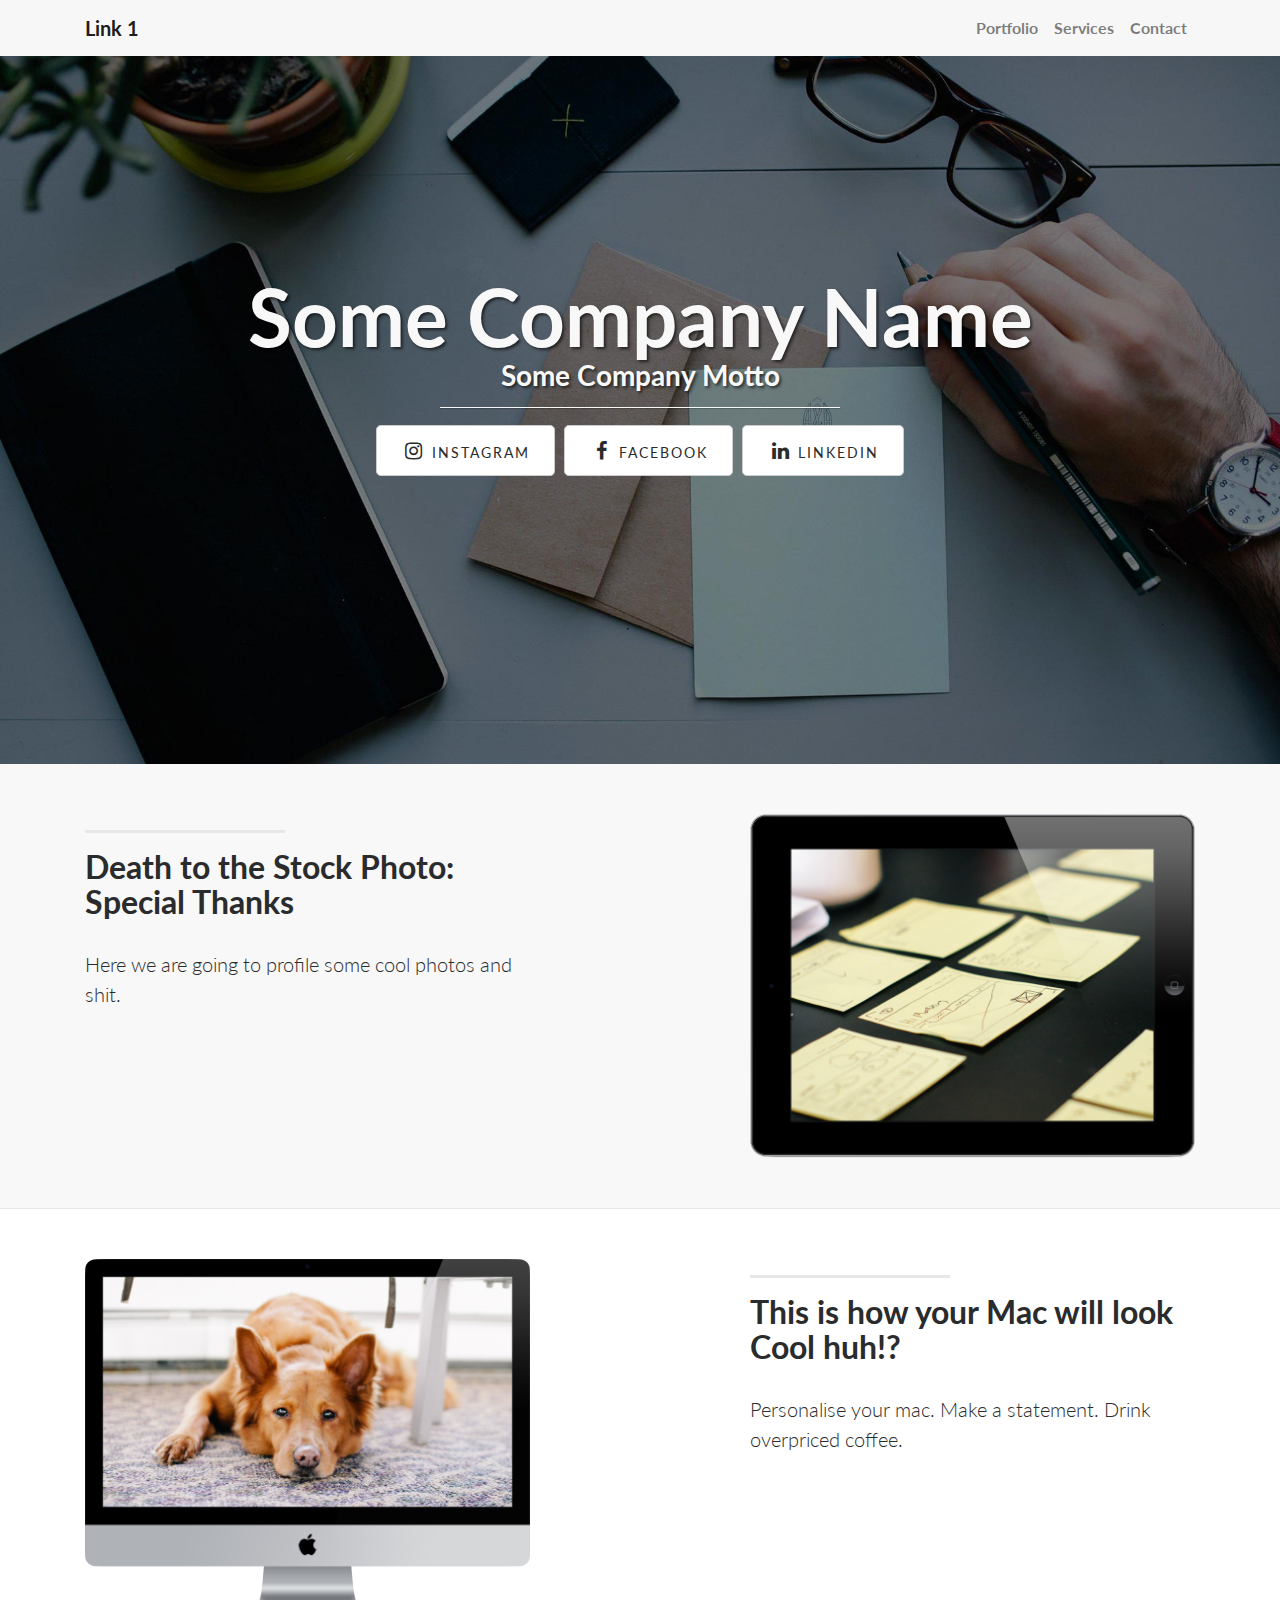
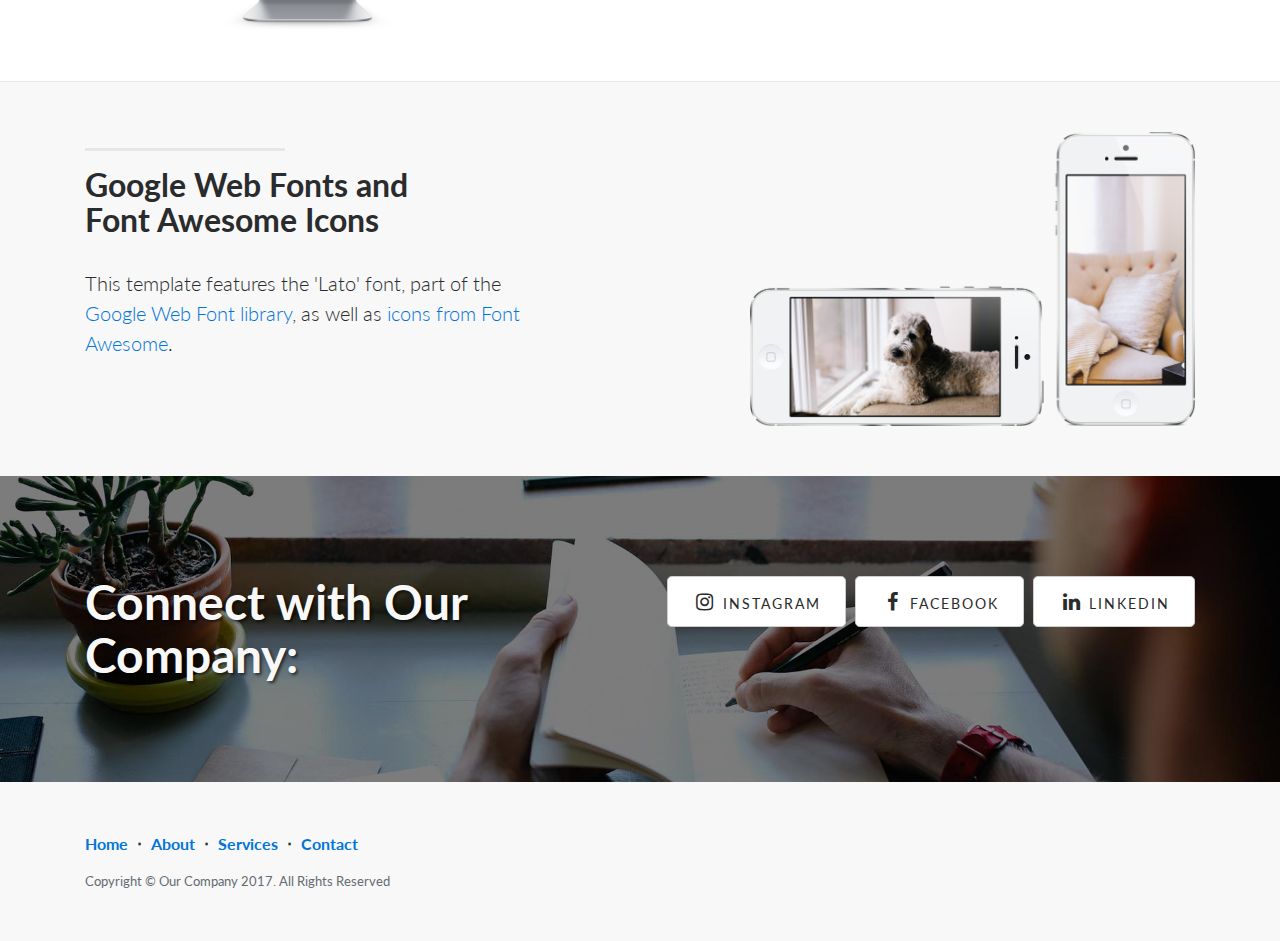
==== index.html @ 8abfec6f "Initial commit" ====
<!DOCTYPE html>
<html lang="en">

<head>

    <!-- Basic Page Info
    –––––––––––––––––––––––––––––––––––––––––––––––––– -->
    <meta charset="utf-8">
    <title>CalliGraphic - Tell your story on your devices. Be you, unique.</title>
    <meta name="description" content="CalliGraphic - Tell your story on your devices. Be you, unique.">

    <!-- Favicon
    –––––––––––––––––––––––––––––––––––––––––––––––––– -->
    <link rel="icon" type="image/png" href="images/logo.png" />

    <!-- Bootstrap core CSS -->
    <link href="vendor/bootstrap/css/bootstrap.min.css" rel="stylesheet">

    <!-- Custom styles for this template -->
    <link href="css/landing-page.css" rel="stylesheet">

    <!-- Custom fonts for this template -->
    <link href="vendor/font-awesome/css/font-awesome.min.css" rel="stylesheet" type="text/css">
    <link href="https://fonts.googleapis.com/css?family=Lato:300,400,700,300italic,400italic,700italic" rel="stylesheet" type="text/css">

    <!-- Temporary navbar container fix -->
    <style>
    .navbar-toggler {
        z-index: 1;
    }

    @media (max-width: 576px) {
        nav > .container {
            width: 100%;
        }
    }
    </style>

</head>

<body>

    <!-- Navigation -->
    <nav class="navbar fixed-top navbar-toggleable-md navbar-light bg-faded">
        <button class="navbar-toggler navbar-toggler-right" type="button" data-toggle="collapse" data-target="#navbarExample" aria-controls="navbarExample" aria-expanded="false" aria-label="Toggle navigation">
            <span class="navbar-toggler-icon"></span>
        </button>
        <div class="container">
            <a class="navbar-brand" href="#">Link 1</a>
            <div class="collapse navbar-collapse" id="navbarExample">
                <ul class="navbar-nav ml-auto">
                    <li class="nav-item">
                        <a class="nav-link" href="portfolio.html">Portfolio</a>
                    </li>
                    <li class="nav-item">
                        <a class="nav-link" href="#">Services</a>
                    </li>
                    <li class="nav-item">
                        <a class="nav-link" href="#">Contact</a>
                    </li>
                </ul>
            </div>
        </div>
    </nav>

    <!-- Header -->
    <header class="intro-header">
        <div class="container">
            <div class="intro-message">
                <h1>Some Company Name</h1>
                <h3>Some Company Motto</h3>
                <hr class="intro-divider">
                <ul class="list-inline intro-social-buttons">
                    <li class="list-inline-item">
                        <a href="#" class="btn btn-secondary btn-lg"><i class="fa fa-instagram fa-fw"></i> <span class="network-name">Instagram</span></a>
                    </li>
                    <li class="list-inline-item">
                        <a href="#" class="btn btn-secondary btn-lg"><i class="fa fa-facebook fa-fw"></i> <span class="network-name">Facebook</span></a>
                    </li>
                    <li class="list-inline-item">
                        <a href="#" class="btn btn-secondary btn-lg"><i class="fa fa-linkedin fa-fw"></i> <span class="network-name">Linkedin</span></a>
                    </li>
                </ul>
            </div>
        </div>
    </header>

    <!-- Page Content -->
    <section class="content-section-a">

        <div class="container">
            <div class="row">
                <div class="col-lg-5">
                    <hr class="section-heading-spacer">
                    <div class="clearfix"></div>
                    <h2 class="section-heading">Death to the Stock Photo:<br>Special Thanks</h2>
                    <p class="lead">Here we are going to profile some cool photos and shit.</p>
                </div>
                <div class="col-lg-5 offset-lg-2">
                    <img class="img-fluid" src="img/ipad.png" alt="">
                </div>
            </div>

        </div>
        <!-- /.container -->
    </section>

    <section class="content-section-b">

        <div class="container">

            <div class="row">
                <div class="col-lg-5 push-lg-7">
                    <hr class="section-heading-spacer">
                    <div class="clearfix"></div>
                    <h2 class="section-heading">This is how your Mac will look<br>Cool huh!?</h2>
                    <p class="lead">Personalise your mac.  Make a statement.  Drink overpriced coffee.</p>
                </div>
                <div class="col-lg-5 pull-lg-5">
                    <img class="img-fluid" src="img/dog.png" alt="">
                </div>
            </div>

        </div>
        <!-- /.container -->

    </section>
    <!-- /.content-section-b -->

    <section class="content-section-a">

        <div class="container">

            <div class="row">
                <div class="col-lg-5">
                    <hr class="section-heading-spacer">
                    <div class="clearfix"></div>
                    <h2 class="section-heading">Google Web Fonts and<br>Font Awesome Icons</h2>
                    <p class="lead">This template features the 'Lato' font, part of the <a target="_blank" href="http://www.google.com/fonts">Google Web Font library</a>, as well as <a target="_blank" href="http://fontawesome.io">icons from Font Awesome</a>.</p>
                </div>
                <div class="col-lg-5 offset-lg-2">
                    <img class="img-fluid" src="img/phones.png" alt="">
                </div>
            </div>

        </div>
        <!-- /.container -->

    </section>
    <!-- /.content-section-a -->

    <aside class="banner">

        <div class="container">

            <div class="row">
                <div class="col-lg-6">
                    <h2>Connect with Our Company:</h2>
                </div>
                <div class="col-lg-6">
                    <ul class="list-inline banner-social-buttons">
                        <li class="list-inline-item">
                            <a href="#" class="btn btn-secondary btn-lg"><i class="fa fa-instagram fa-fw"></i> <span class="network-name">Instagram</span></a>
                        </li>
                        <li class="list-inline-item">
                            <a href="#" class="btn btn-secondary btn-lg"><i class="fa fa-facebook fa-fw"></i> <span class="network-name">Facebook</span></a>
                        </li>
                        <li class="list-inline-item">
                            <a href="#" class="btn btn-secondary btn-lg"><i class="fa fa-linkedin fa-fw"></i> <span class="network-name">Linkedin</span></a>
                        </li>
                    </ul>
                </div>
            </div>

        </div>
        <!-- /.container -->

    </aside>
    <!-- /.banner -->

    <!-- Footer -->
    <footer>
        <div class="container">
            <ul class="list-inline">
                <li class="list-inline-item">
                    <a href="#">Home</a>
                </li>
                <li class="footer-menu-divider list-inline-item">&sdot;</li>
                <li class="list-inline-item">
                    <a href="#about">About</a>
                </li>
                <li class="footer-menu-divider list-inline-item">&sdot;</li>
                <li class="list-inline-item">
                    <a href="#services">Services</a>
                </li>
                <li class="footer-menu-divider list-inline-item">&sdot;</li>
                <li class="list-inline-item">
                    <a href="#contact">Contact</a>
                </li>
            </ul>
            <p class="copyright text-muted small">Copyright &copy; Our Company 2017. All Rights Reserved</p>
        </div>
    </footer>

    <!-- Bootstrap core JavaScript -->
    <script src="vendor/jquery/jquery.min.js"></script>
    <script src="vendor/tether/tether.min.js"></script>
    <script src="vendor/bootstrap/js/bootstrap.min.js"></script>

</body>

</html>
---- css/landing-page.css ----
/*!
 * Start Bootstrap - Landing Page (http://startbootstrap.com/template-overviews/landing-page)
 * Copyright 2013-2017 Start Bootstrap
 * Licensed under MIT (https://github.com/BlackrockDigital/startbootstrap-landing-page/blob/master/LICENSE)
 */

body,
html {
    width: 100%;
    height: 100%;
}

body,
h1,
h2,
h3,
h4,
h5,
h6 {
    font-family: "Lato", "Helvetica Neue", Helvetica, Arial, sans-serif;
    font-weight: 700;
}

.intro-header {
    padding-top: 50px;
    padding-bottom: 50px;
    text-align: center;
    color: #f8f8f8;
    background: url(../img/intro-bg.jpg) no-repeat center center;
    background-size: cover;
}

.intro-message {
    position: relative;
    padding-top: 20%;
    padding-bottom: 20%;
}

.intro-message > h1 {
    margin: 0;
    text-shadow: 2px 2px 3px rgba(0, 0, 0, 0.6);
    font-size: 5em;
}

.intro-divider {
    width: 400px;
    border-top: 1px solid #f8f8f8;
    border-bottom: 1px solid rgba(0, 0, 0, 0.2);
}

.intro-message > h3 {
    text-shadow: 2px 2px 3px rgba(0, 0, 0, 0.6);
}

@media(max-width:767px) {
    .intro-message {
        padding-bottom: 15%;
    }
    .intro-message > h1 {
        font-size: 3em;
    }
    ul.intro-social-buttons > li {
        display: block;
        margin-bottom: 20px;
        padding: 0;
    }
    ul.intro-social-buttons > li:last-child {
        margin-bottom: 0;
    }
    .intro-divider {
        width: 100%;
    }
}

.network-name {
    text-transform: uppercase;
    font-size: 14px;
    font-weight: 400;
    letter-spacing: 2px;
}

.content-section-a {
    padding: 50px 0;
    background-color: #f8f8f8;
}

.content-section-b {
    padding: 50px 0;
    border-top: 1px solid #e7e7e7;
    border-bottom: 1px solid #e7e7e7;
}

.section-heading {
    margin-bottom: 30px;
}

.section-heading-spacer {
    float: left;
    width: 200px;
    border-top: 3px solid #e7e7e7;
}

.banner {
    padding: 100px 0;
    color: #f8f8f8;
    background: url(../img/banner-bg.jpg) no-repeat center center;
    background-size: cover;
}

.banner h2 {
    margin: 0;
    text-shadow: 2px 2px 3px rgba(0, 0, 0, 0.6);
    font-size: 3em;
}

.banner ul {
    margin-bottom: 0;
}

.banner-social-buttons {
    float: right;
    margin-top: 0;
}

@media(max-width:1199px) {
    ul.banner-social-buttons {
        float: left;
        margin-top: 15px;
    }
}

@media(max-width:767px) {
    .banner h2 {
        margin: 0;
        text-shadow: 2px 2px 3px rgba(0, 0, 0, 0.6);
        font-size: 3em;
    }
    ul.banner-social-buttons > li {
        display: block;
        margin-bottom: 20px;
        padding: 0;
    }
    ul.banner-social-buttons > li:last-child {
        margin-bottom: 0;
    }
}

footer {
    padding: 50px 0;
    background-color: #f8f8f8;
}

p.copyright {
    margin: 15px 0 0;
}
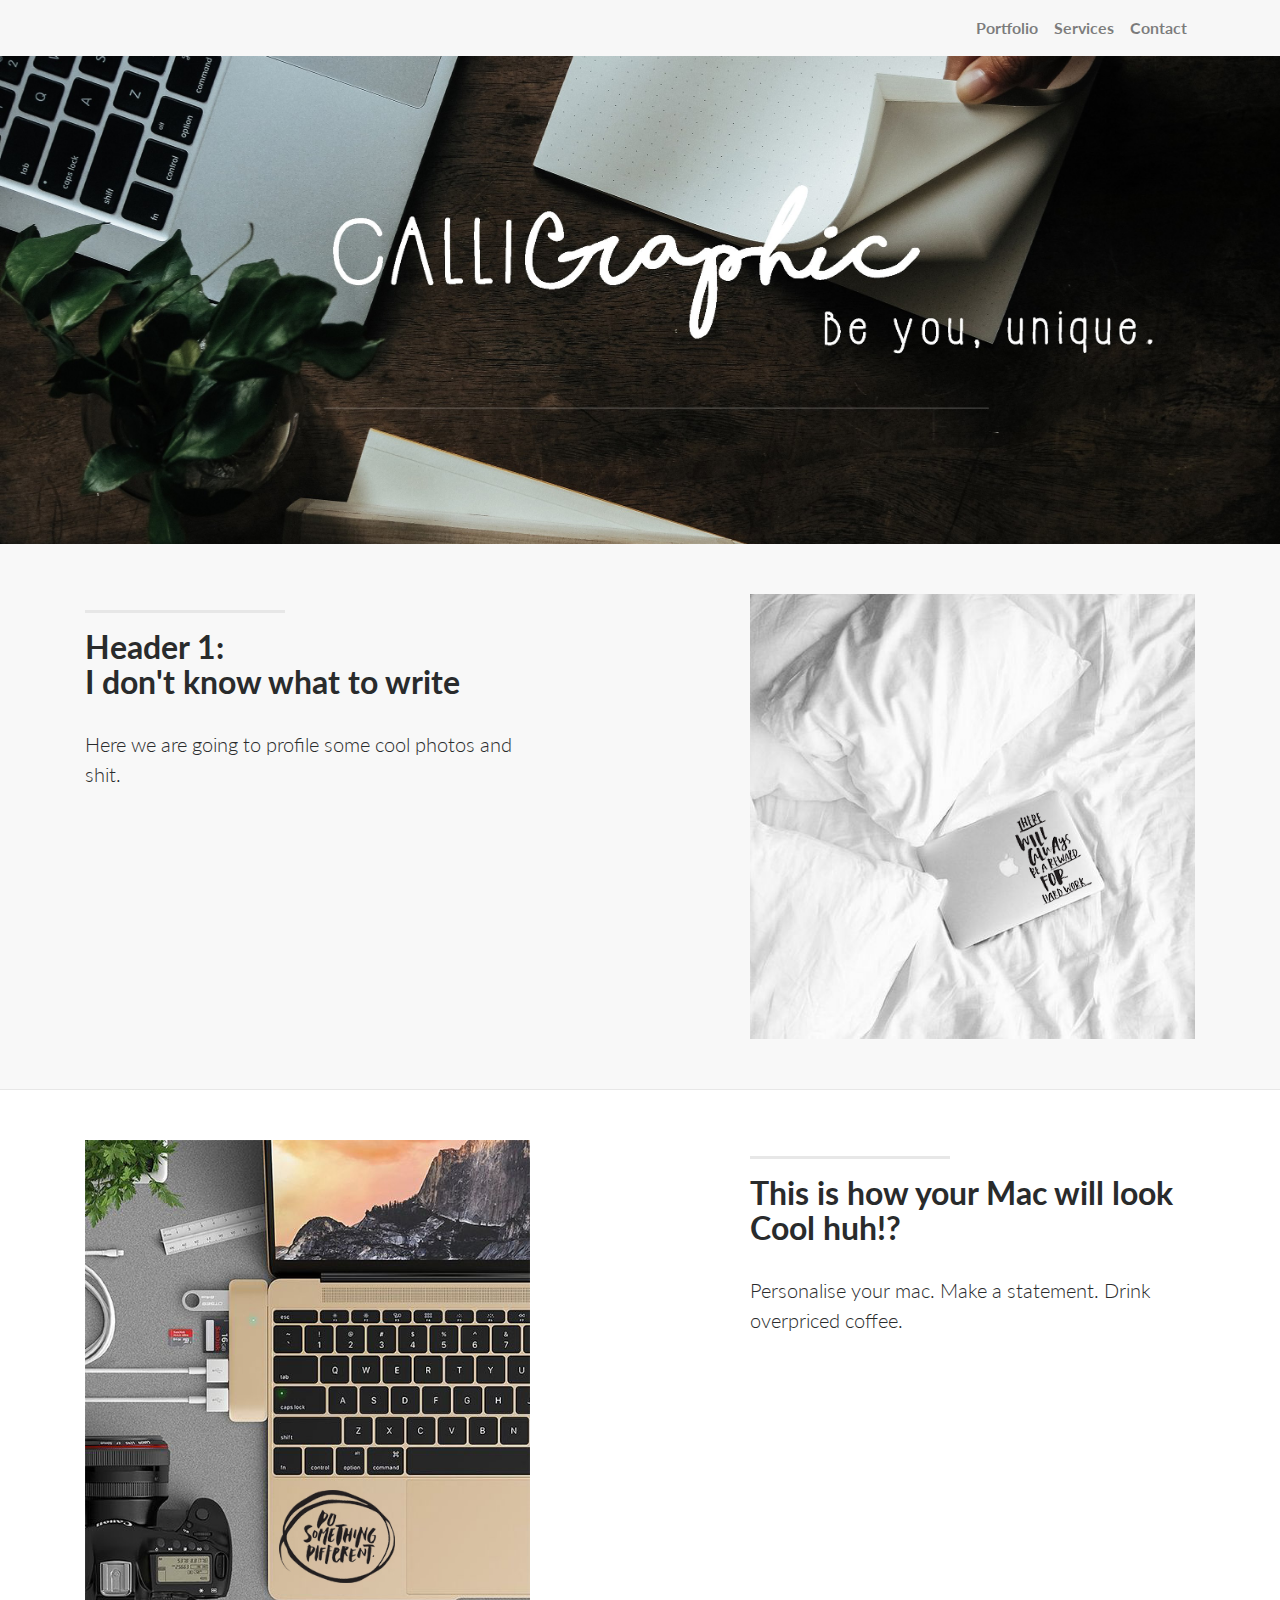
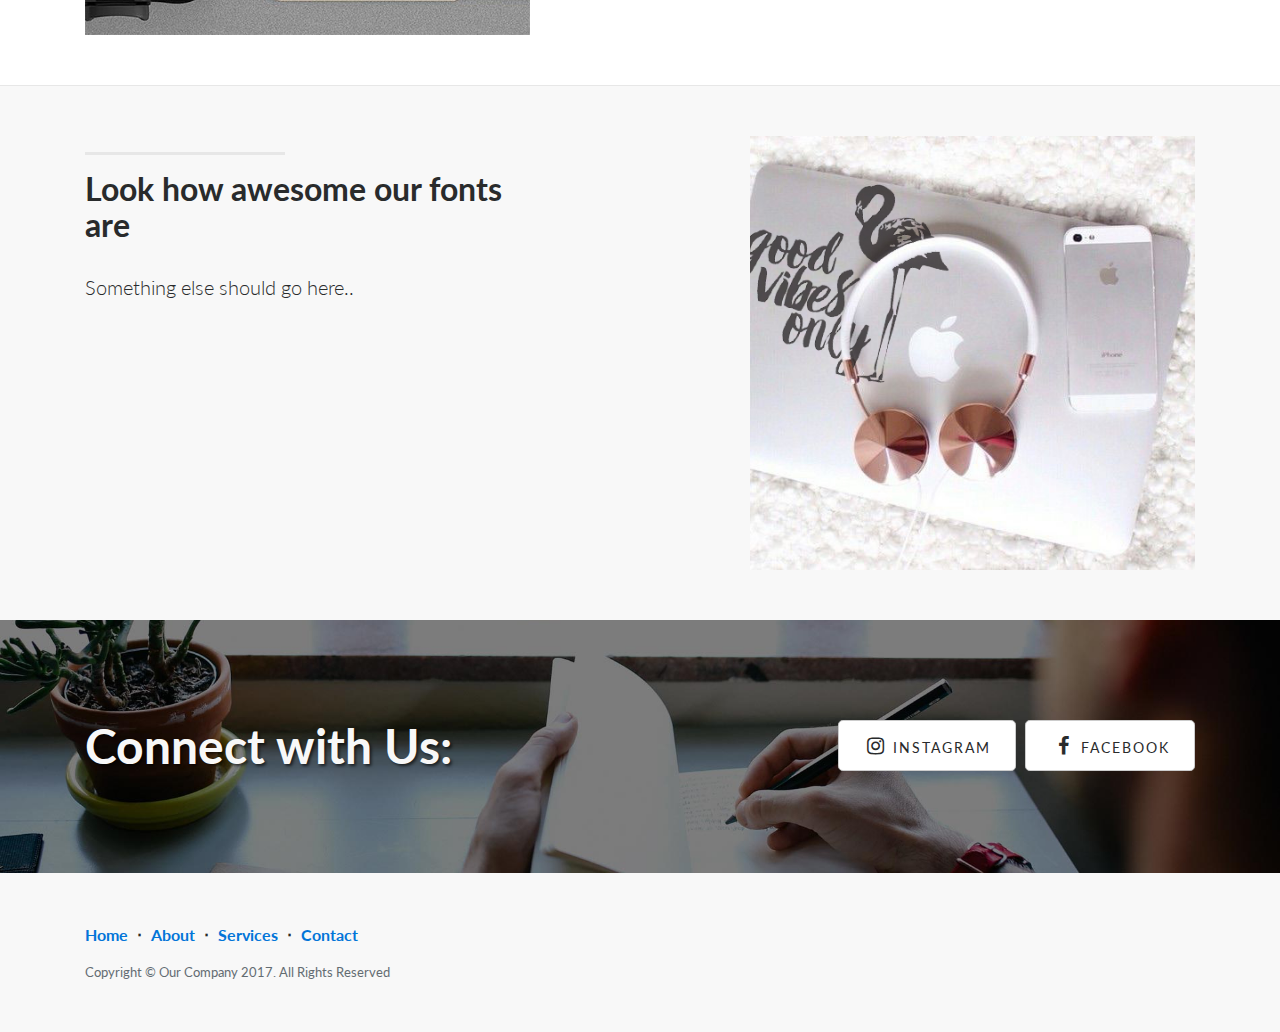
==== commit 01e1dafc: "update home page" ====
--- a/index.html
+++ b/index.html
@@ -46,7 +46,7 @@
             <span class="navbar-toggler-icon"></span>
         </button>
         <div class="container">
-            <a class="navbar-brand" href="#">Link 1</a>
+            <a class="navbar-brand" href="#"></a>
             <div class="collapse navbar-collapse" id="navbarExample">
                 <ul class="navbar-nav ml-auto">
                     <li class="nav-item">
@@ -67,20 +67,6 @@
     <header class="intro-header">
         <div class="container">
             <div class="intro-message">
-                <h1>Some Company Name</h1>
-                <h3>Some Company Motto</h3>
-                <hr class="intro-divider">
-                <ul class="list-inline intro-social-buttons">
-                    <li class="list-inline-item">
-                        <a href="#" class="btn btn-secondary btn-lg"><i class="fa fa-instagram fa-fw"></i> <span class="network-name">Instagram</span></a>
-                    </li>
-                    <li class="list-inline-item">
-                        <a href="#" class="btn btn-secondary btn-lg"><i class="fa fa-facebook fa-fw"></i> <span class="network-name">Facebook</span></a>
-                    </li>
-                    <li class="list-inline-item">
-                        <a href="#" class="btn btn-secondary btn-lg"><i class="fa fa-linkedin fa-fw"></i> <span class="network-name">Linkedin</span></a>
-                    </li>
-                </ul>
             </div>
         </div>
     </header>
@@ -93,11 +79,11 @@
                 <div class="col-lg-5">
                     <hr class="section-heading-spacer">
                     <div class="clearfix"></div>
-                    <h2 class="section-heading">Death to the Stock Photo:<br>Special Thanks</h2>
+                    <h2 class="section-heading">Header 1:<br>I don't know what to write</h2>
                     <p class="lead">Here we are going to profile some cool photos and shit.</p>
                 </div>
                 <div class="col-lg-5 offset-lg-2">
-                    <img class="img-fluid" src="img/ipad.png" alt="">
+                    <img class="img-fluid" src="img/04.jpg" alt="">
                 </div>
             </div>
 
@@ -117,7 +103,7 @@
                     <p class="lead">Personalise your mac.  Make a statement.  Drink overpriced coffee.</p>
                 </div>
                 <div class="col-lg-5 pull-lg-5">
-                    <img class="img-fluid" src="img/dog.png" alt="">
+                    <img class="img-fluid" src="img/06.jpg" alt="">
                 </div>
             </div>
 
@@ -135,11 +121,11 @@
                 <div class="col-lg-5">
                     <hr class="section-heading-spacer">
                     <div class="clearfix"></div>
-                    <h2 class="section-heading">Google Web Fonts and<br>Font Awesome Icons</h2>
-                    <p class="lead">This template features the 'Lato' font, part of the <a target="_blank" href="http://www.google.com/fonts">Google Web Font library</a>, as well as <a target="_blank" href="http://fontawesome.io">icons from Font Awesome</a>.</p>
+                    <h2 class="section-heading">Look how awesome our fonts are</h2>
+                    <p class="lead">Something else should go here.</a>.</p>
                 </div>
                 <div class="col-lg-5 offset-lg-2">
-                    <img class="img-fluid" src="img/phones.png" alt="">
+                    <img class="img-fluid" src="img/08.jpg" alt="">
                 </div>
             </div>
 
@@ -155,19 +141,19 @@
 
             <div class="row">
                 <div class="col-lg-6">
-                    <h2>Connect with Our Company:</h2>
+                    <h2>Connect with Us:</h2>
                 </div>
                 <div class="col-lg-6">
                     <ul class="list-inline banner-social-buttons">
                         <li class="list-inline-item">
-                            <a href="#" class="btn btn-secondary btn-lg"><i class="fa fa-instagram fa-fw"></i> <span class="network-name">Instagram</span></a>
+                            <a href="https://www.instagram.com/calligraphic.shop/" class="btn btn-secondary btn-lg"><i class="fa fa-instagram fa-fw"></i> <span class="network-name">Instagram</span></a>
                         </li>
                         <li class="list-inline-item">
-                            <a href="#" class="btn btn-secondary btn-lg"><i class="fa fa-facebook fa-fw"></i> <span class="network-name">Facebook</span></a>
+                            <a href="https://www.facebook.com/calligraphic.shop" class="btn btn-secondary btn-lg"><i class="fa fa-facebook fa-fw"></i> <span class="network-name">Facebook</span></a>
                         </li>
-                        <li class="list-inline-item">
+                        <!--<li class="list-inline-item">
                             <a href="#" class="btn btn-secondary btn-lg"><i class="fa fa-linkedin fa-fw"></i> <span class="network-name">Linkedin</span></a>
-                        </li>
+                        </li> -->
                     </ul>
                 </div>
             </div>
